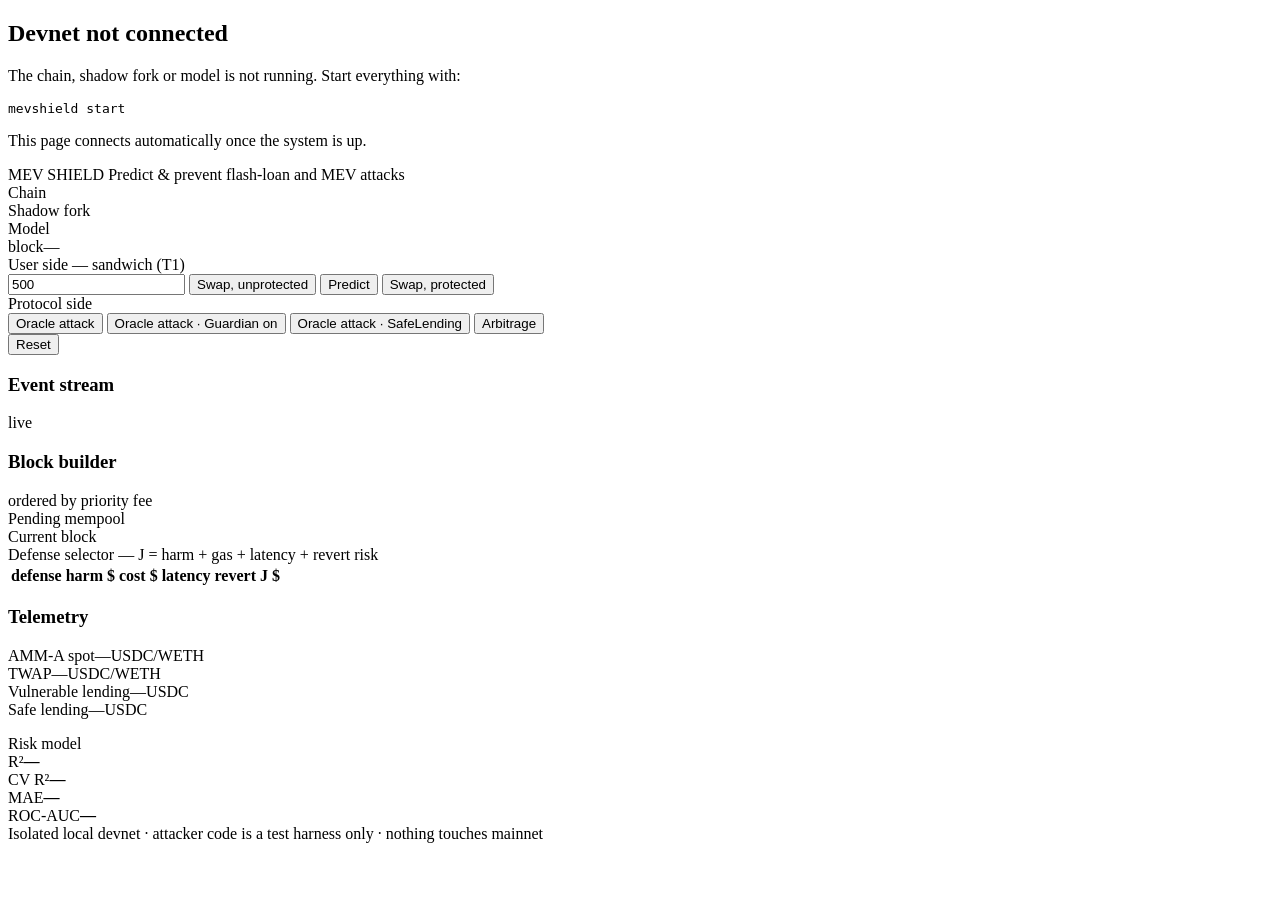
==== mevshield/web/static/index.html @ c0f27d3b "Restructure into subpackages; replace Streamlit with a realtime web UI; stronger ML model - Reorgani" ====
<!doctype html>
<html lang="en">
<head>
<meta charset="utf-8" />
<meta name="viewport" content="width=device-width, initial-scale=1" />
<title>MEV Shield</title>
<link rel="preconnect" href="https://fonts.googleapis.com" />
<link rel="preconnect" href="https://fonts.gstatic.com" crossorigin />
<link href="https://fonts.googleapis.com/css2?family=Inter:wght@400;500;600;700&family=JetBrains+Mono:wght@400;500;600&display=swap" rel="stylesheet" />
<link rel="stylesheet" href="/static/styles.css" />
</head>
<body>
<div id="offline" class="offline hidden">
  <div class="offline-card">
    <h2>Devnet not connected</h2>
    <p>The chain, shadow fork or model is not running. Start everything with:</p>
    <pre>mevshield start</pre>
    <p class="muted">This page connects automatically once the system is up.</p>
  </div>
</div>

<header class="topbar">
  <div class="brand">
    <span class="mark">MEV&nbsp;SHIELD</span>
    <span class="tagline">Predict &amp; prevent flash-loan and MEV attacks</span>
  </div>
  <div class="status-pills" id="status-pills">
    <div class="pill" data-k="main"><span class="dot"></span>Chain</div>
    <div class="pill" data-k="shadow"><span class="dot"></span>Shadow fork</div>
    <div class="pill" data-k="model"><span class="dot"></span>Model</div>
    <div class="pill pill-num" id="pill-block"><span class="k">block</span><span class="v" id="v-block">—</span></div>
  </div>
</header>

<section class="controls">
  <div class="control-group">
    <span class="group-label">User side — sandwich (T1)</span>
    <div class="btn-row">
      <input type="number" id="amount" value="500" min="1" step="50" class="amount" aria-label="Swap size (USDC)" />
      <button class="btn btn-danger" data-act="sandwich" data-protect="false">Swap, unprotected</button>
      <button class="btn btn-accent" data-act="predict">Predict</button>
      <button class="btn btn-success" data-act="sandwich" data-protect="true">Swap, protected</button>
    </div>
  </div>
  <div class="control-group">
    <span class="group-label">Protocol side</span>
    <div class="btn-row">
      <button class="btn btn-danger" data-act="oracle" data-target="vulnerable" data-guard="false">Oracle attack</button>
      <button class="btn btn-success" data-act="oracle" data-target="vulnerable" data-guard="true">Oracle attack · Guardian on</button>
      <button class="btn" data-act="oracle" data-target="safe" data-guard="false">Oracle attack · SafeLending</button>
      <button class="btn" data-act="arbitrage">Arbitrage</button>
    </div>
  </div>
  <div class="control-group control-reset">
    <button class="btn btn-ghost" data-act="reset">Reset</button>
  </div>
</section>

<section class="phases" id="phases" aria-label="Pipeline stage"></section>

<main class="grid">
  <!-- Event stream -->
  <section class="panel stream-panel">
    <div class="panel-head"><h3>Event stream</h3><span class="hint" id="stream-hint">live</span></div>
    <div class="stream" id="stream"></div>
  </section>

  <!-- Stage -->
  <section class="panel stage-panel">
    <div class="panel-head"><h3>Block builder</h3><span class="hint">ordered by priority fee</span></div>
    <div id="result-banner" class="result-banner hidden"></div>
    <div class="mempool" id="mempool-wrap">
      <div class="sub-label">Pending mempool</div>
      <div class="mempool-list" id="mempool"></div>
    </div>
    <div class="block" id="block-wrap">
      <div class="sub-label" id="block-label">Current block</div>
      <div class="block-list" id="block"></div>
    </div>
    <div class="prediction hidden" id="prediction">
      <div class="sub-label">Defense selector — J = harm + gas + latency + revert&nbsp;risk</div>
      <table class="deftable"><thead><tr>
        <th>defense</th><th>harm $</th><th>cost $</th><th>latency</th><th>revert</th><th>J $</th>
      </tr></thead><tbody id="deftable-body"></tbody></table>
      <div class="pred-meta" id="pred-meta"></div>
    </div>
  </section>

  <!-- Telemetry -->
  <section class="panel tele-panel">
    <div class="panel-head"><h3>Telemetry</h3></div>
    <div class="metrics">
      <div class="metric"><span class="m-label">AMM-A spot</span><span class="m-val" id="m-spot">—</span><span class="m-unit">USDC/WETH</span></div>
      <div class="metric"><span class="m-label">TWAP</span><span class="m-val" id="m-twap">—</span><span class="m-unit">USDC/WETH</span></div>
      <div class="metric"><span class="m-label">Vulnerable lending</span><span class="m-val" id="m-vuln">—</span><span class="m-unit">USDC</span></div>
      <div class="metric"><span class="m-label">Safe lending</span><span class="m-val" id="m-safe">—</span><span class="m-unit">USDC</span></div>
    </div>

    <div class="alert hidden" id="alert">
      <div class="alert-head"><span class="alert-label" id="alert-label"></span><span class="alert-by" id="alert-by"></span></div>
      <ul class="alert-reasons" id="alert-reasons"></ul>
    </div>

    <div class="model-card" id="model-card">
      <div class="sub-label">Risk model</div>
      <div class="model-grid" id="model-grid">
        <div class="mm"><span>R²</span><b id="mm-r2">—</b></div>
        <div class="mm"><span>CV R²</span><b id="mm-cv">—</b></div>
        <div class="mm"><span>MAE</span><b id="mm-mae">—</b></div>
        <div class="mm"><span>ROC-AUC</span><b id="mm-auc">—</b></div>
      </div>
      <div class="imp" id="model-imp"></div>
    </div>
  </section>
</main>

<footer class="foot">
  Isolated local devnet · attacker code is a test harness only · nothing touches mainnet
</footer>

<script src="/static/app.js"></script>
</body>
</html>
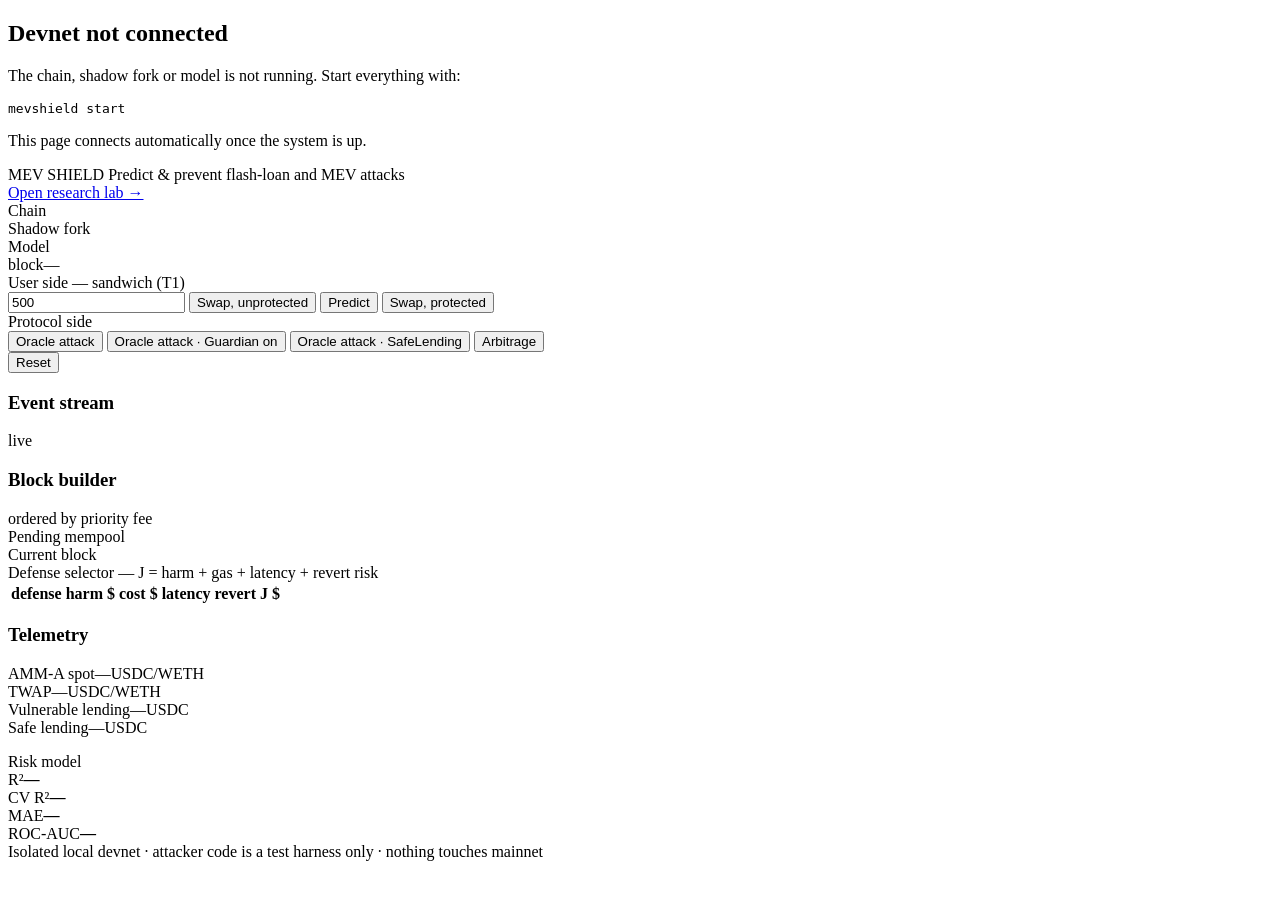
==== commit 157d1733: "Add MEV routing, cashback, batching, firewall, sequence detection and replay lab" ====
--- a/mevshield/web/static/index.html
+++ b/mevshield/web/static/index.html
@@ -25,6 +25,7 @@
     <span class="tagline">Predict &amp; prevent flash-loan and MEV attacks</span>
   </div>
   <div class="status-pills" id="status-pills">
+    <a class="btn btn-accent" href="/lab">Open research lab →</a>
     <div class="pill" data-k="main"><span class="dot"></span>Chain</div>
     <div class="pill" data-k="shadow"><span class="dot"></span>Shadow fork</div>
     <div class="pill" data-k="model"><span class="dot"></span>Model</div>
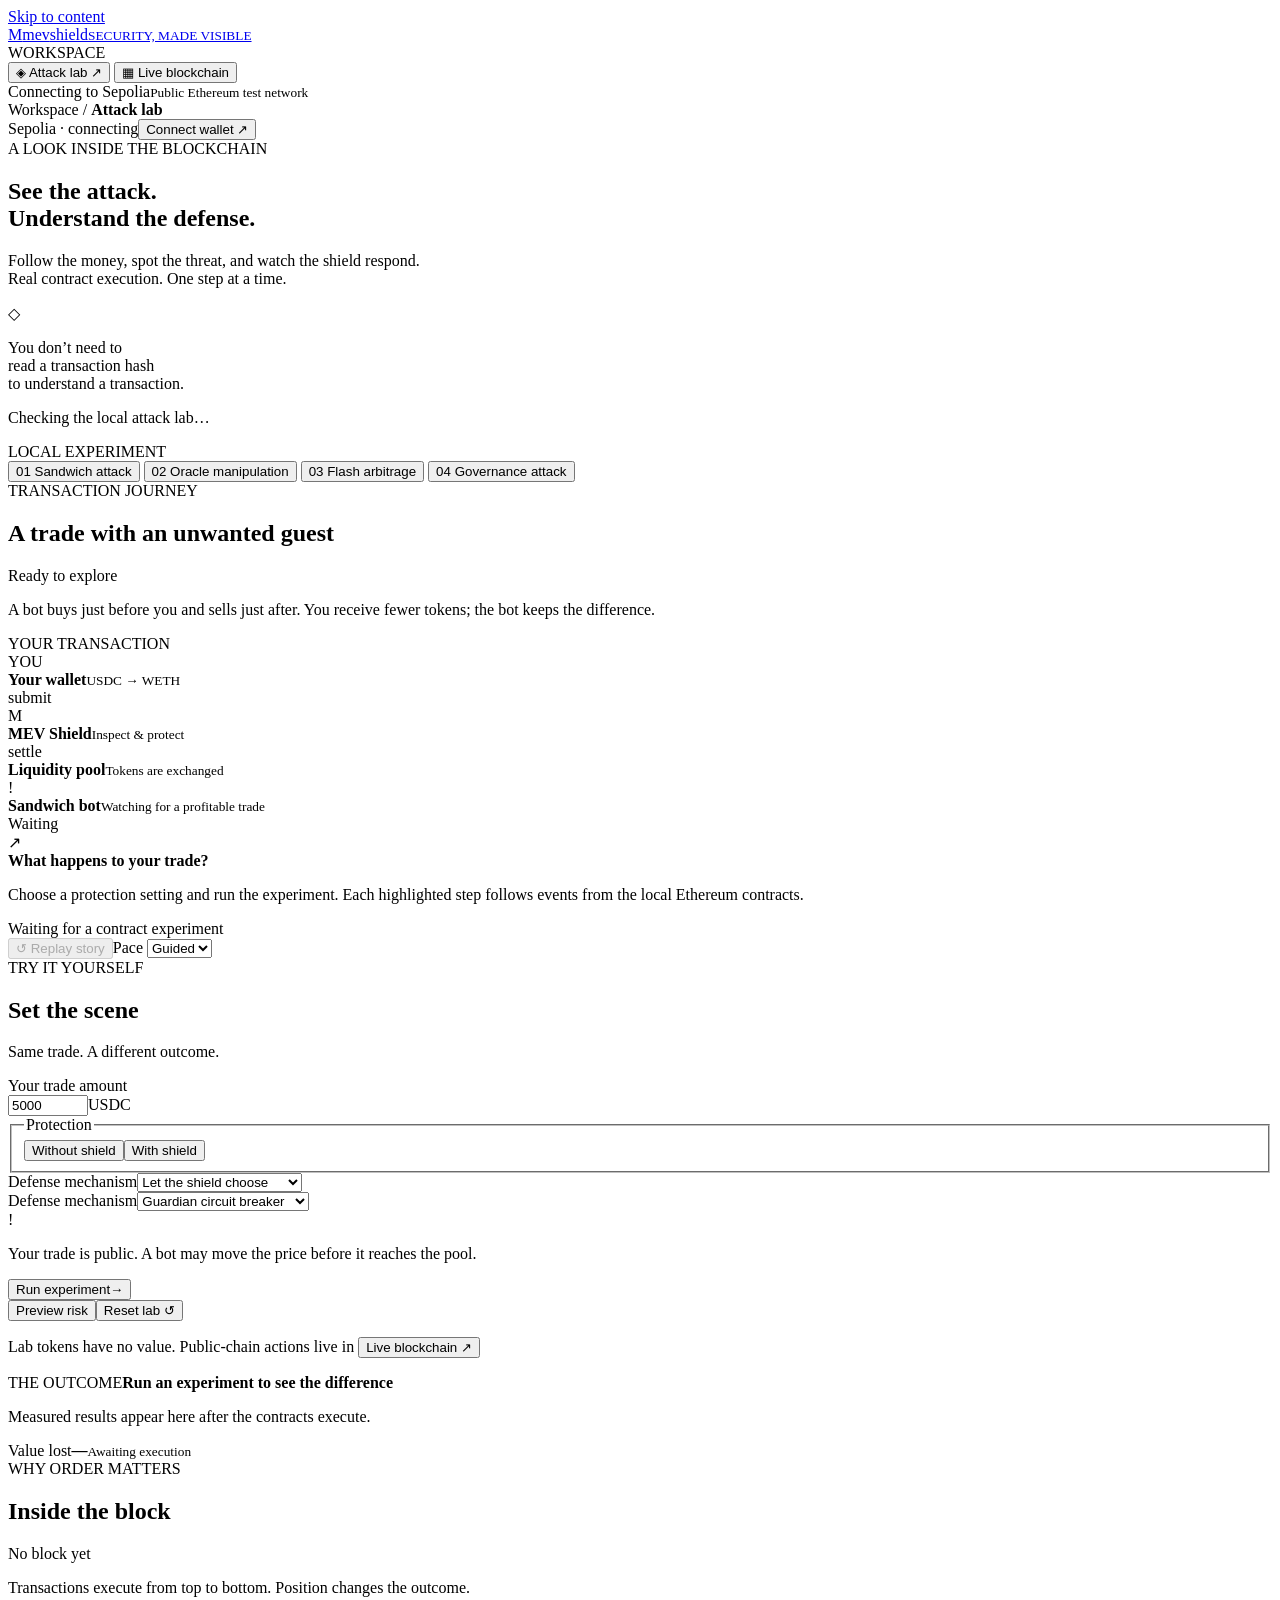
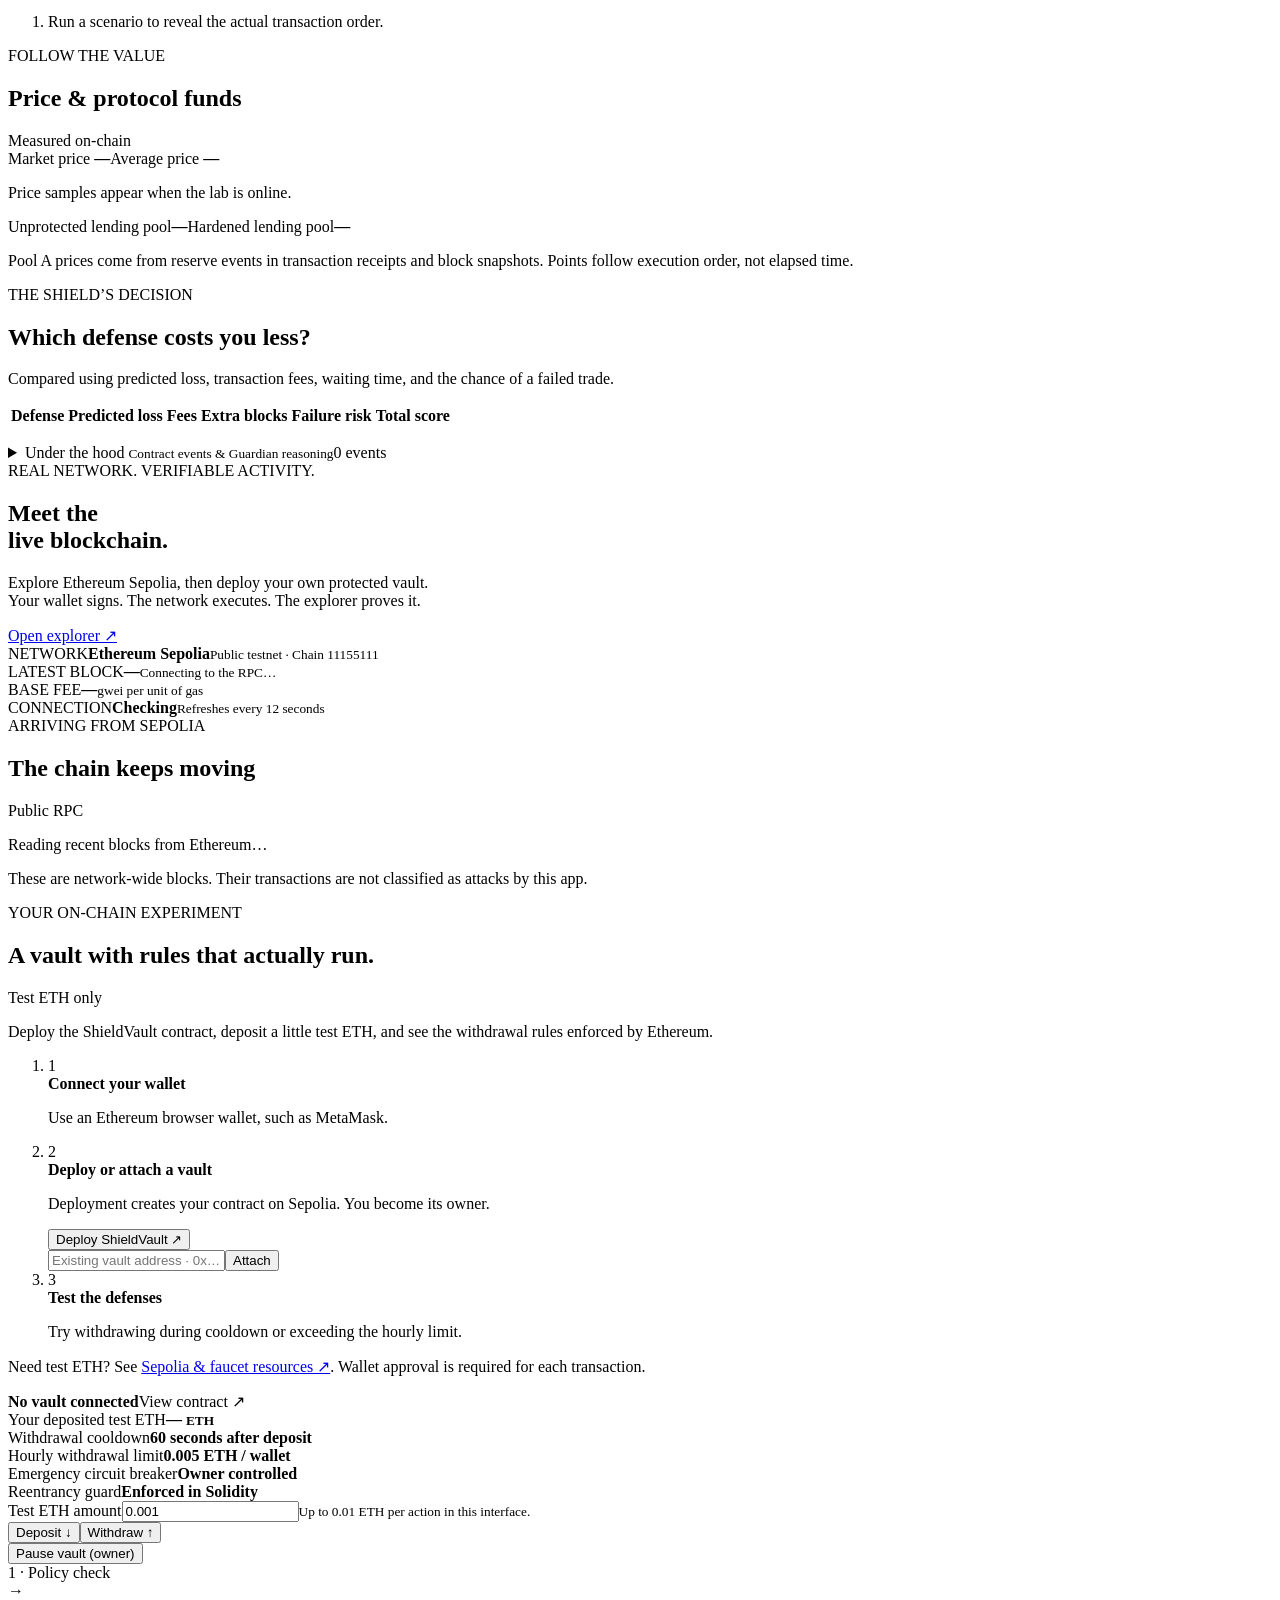
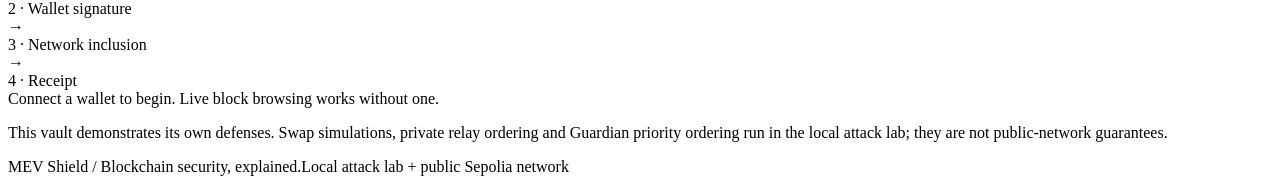
==== commit 2906d64c: "Preserve Sepolia vault and dashboard integration" ====
--- a/mevshield/web/static/index.html
+++ b/mevshield/web/static/index.html
@@ -1,124 +1,95 @@
 <!doctype html>
 <html lang="en">
 <head>
-<meta charset="utf-8" />
-<meta name="viewport" content="width=device-width, initial-scale=1" />
-<title>MEV Shield</title>
-<link rel="preconnect" href="https://fonts.googleapis.com" />
-<link rel="preconnect" href="https://fonts.gstatic.com" crossorigin />
-<link href="https://fonts.googleapis.com/css2?family=Inter:wght@400;500;600;700&family=JetBrains+Mono:wght@400;500;600&display=swap" rel="stylesheet" />
-<link rel="stylesheet" href="/static/styles.css" />
+<meta charset="utf-8"><meta name="viewport" content="width=device-width,initial-scale=1"><meta name="theme-color" content="#ffffff">
+<meta name="description" content="Watch blockchain attacks unfold, understand the defenses, and try a protected vault on Ethereum Sepolia.">
+<title>MEV Shield · See what happens on-chain</title><link rel="stylesheet" href="/static/styles.css"><script defer src="/static/wallet-connection.js"></script><script defer src="/static/app.js"></script>
 </head>
 <body>
-<div id="offline" class="offline hidden">
-  <div class="offline-card">
-    <h2>Devnet not connected</h2>
-    <p>The chain, shadow fork or model is not running. Start everything with:</p>
-    <pre>mevshield start</pre>
-    <p class="muted">This page connects automatically once the system is up.</p>
+<a class="skip-link" href="#main">Skip to content</a>
+<aside class="sidebar">
+  <a class="brand" href="/"><span class="brand-mark">M</span><span>mev<span class="brand-light">shield</span><small>SECURITY, MADE VISIBLE</small></span></a>
+  <div class="nav-label">WORKSPACE</div><nav aria-label="Main navigation">
+    <button class="nav-item active" data-view="lab" aria-current="page"><span class="nav-symbol">◈</span> Attack lab <span class="nav-arrow">↗</span></button>
+    <button class="nav-item" data-view="network"><span class="nav-symbol">▦</span> Live blockchain</button>
+  </nav>
+  <div class="sidebar-bottom"><span class="status-dot" id="side-network-dot"></span><span id="side-network">Connecting to Sepolia</span><small>Public Ethereum test network</small></div>
+</aside>
+<div class="workspace">
+<header class="topbar"><div class="breadcrumb">Workspace <span>/</span> <strong id="page-name">Attack lab</strong></div><div class="top-actions"><span class="network-badge" id="network-badge">Sepolia · connecting</span><button class="button small" id="connect-wallet">Connect wallet ↗</button></div></header>
+<main id="main" tabindex="-1">
+<section id="view-lab" class="view">
+  <div class="page-intro"><div><div class="eyebrow">A LOOK INSIDE THE BLOCKCHAIN</div><h1>See the attack.<br><span>Understand the defense.</span></h1><p>Follow the money, spot the threat, and watch the shield respond.<br>Real contract execution. One step at a time.</p></div><div class="intro-note"><span class="outline-symbol">◇</span><p>You don’t need to<br>read a transaction hash<br>to understand a transaction.</p></div></div>
+  <div class="lab-notice"><span class="status-dot" id="lab-dot"></span><p id="lab-status">Checking the local attack lab…</p><span class="lab-tag">LOCAL EXPERIMENT</span></div>
+  <div class="scenario-tabs" role="tablist" aria-label="Attack scenario">
+    <button role="tab" id="tab-sandwich" aria-selected="true" aria-controls="experiment" class="scenario-tab active" data-scenario="sandwich"><span>01</span> Sandwich attack</button>
+    <button role="tab" id="tab-oracle" aria-selected="false" aria-controls="experiment" class="scenario-tab" data-scenario="oracle"><span>02</span> Oracle manipulation</button>
+    <button role="tab" id="tab-arbitrage" aria-selected="false" aria-controls="experiment" class="scenario-tab" data-scenario="arbitrage"><span>03</span> Flash arbitrage</button>
+    <button role="tab" id="tab-governance" aria-selected="false" aria-controls="experiment" class="scenario-tab" data-scenario="governance"><span>04</span> Governance attack</button>
   </div>
-</div>
-
-<header class="topbar">
-  <div class="brand">
-    <span class="mark">MEV&nbsp;SHIELD</span>
-    <span class="tagline">Predict &amp; prevent flash-loan and MEV attacks</span>
+  <section class="experiment-grid" id="experiment" role="tabpanel" aria-labelledby="tab-sandwich">
+    <div class="visual-panel panel">
+      <div class="panel-heading"><div><span class="mini-label">TRANSACTION JOURNEY</span><h2 id="journey-title">A trade with an unwanted guest</h2></div><span class="badge" id="journey-state">Ready to explore</span></div>
+      <p class="panel-description" id="scenario-description">A bot buys just before you and sells just after. You receive fewer tokens; the bot keeps the difference.</p>
+      <div class="journey" id="journey" aria-label="Visual transaction flow">
+        <span class="lane-label">YOUR TRANSACTION</span><div class="flow-track">
+          <div class="flow-node" id="node-user"><div class="node-glyph">YOU</div><strong id="user-node-title">Your wallet</strong><small id="user-node-detail">USDC → WETH</small></div>
+          <div class="connector"><span class="traveler"></span><span class="connector-caption">submit</span></div>
+          <div class="flow-node" id="node-shield"><div class="node-glyph shield-glyph">M</div><strong>MEV Shield</strong><small id="shield-node-detail">Inspect &amp; protect</small></div>
+          <div class="connector"><span class="traveler"></span><span class="connector-caption">settle</span></div>
+          <div class="flow-node" id="node-pool"><div class="node-glyph pool-glyph"><i></i><i></i><i></i></div><strong id="pool-node-title">Liquidity pool</strong><small id="pool-node-detail">Tokens are exchanged</small></div>
+        </div>
+        <div class="threat-track"><div class="attacker-node" id="node-attacker"><span class="attacker-mark">!</span><div><strong id="attacker-title">Sandwich bot</strong><small id="attacker-detail">Watching for a profitable trade</small></div><span class="threat-badge" id="threat-badge">Waiting</span></div><div class="threat-connector"></div></div>
+      </div>
+      <div class="story-caption" aria-live="polite"><span class="caption-index" id="caption-index">↗</span><div><strong id="story-title">What happens to your trade?</strong><p id="story-text">Choose a protection setting and run the experiment. Each highlighted step follows events from the local Ethereum contracts.</p></div></div>
+      <div class="playback"><span id="playback-source">Waiting for a contract experiment</span><div><button class="text-button" id="replay" disabled>↺ Replay story</button><label>Pace <select id="playback-speed" aria-label="Story playback speed"><option value="1">Guided</option><option value="0.25">Fast</option><option value="0">Instant</option></select></label></div></div>
+    </div>
+    <form class="control-panel panel" id="experiment-form">
+      <span class="mini-label">TRY IT YOURSELF</span><h2>Set the scene</h2><p class="muted" id="control-description">Same trade. A different outcome.</p>
+      <div id="swap-controls"><label class="field-label" for="amount">Your trade amount</label><div class="amount-input"><input id="amount" type="number" min="1" max="100000" step="1" value="5000" required><span>USDC</span></div></div>
+      <fieldset id="protection-controls"><legend class="field-label">Protection</legend><div class="segmented"><button class="selected danger-choice" type="button" data-protection="false" aria-pressed="true">Without shield</button><button type="button" data-protection="true" aria-pressed="false">With shield</button></div></fieldset>
+      <div id="defense-field" class="hidden"><label class="field-label" for="defense-choice">Defense mechanism</label><select id="defense-choice" class="field-select"><option value="auto">Let the shield choose</option><option value="adaptive-slippage">Tighten the price limit</option><option value="private-relay">Private transaction relay</option><option value="commit-reveal">Commit, then reveal</option><option value="split">Split into smaller trades</option></select></div>
+      <div id="oracle-field" class="hidden"><label class="field-label" for="oracle-choice">Defense mechanism</label><select id="oracle-choice" class="field-select"><option value="guardian">Guardian circuit breaker</option><option value="safe">Hardened lending market</option></select></div>
+      <div class="setting-note" id="setting-note"><span class="note-icon">!</span><p>Your trade is public. A bot may move the price before it reaches the pool.</p></div>
+      <button type="submit" class="button primary run-button" id="run-experiment"><span id="run-label">Run experiment</span><span>→</span></button>
+      <div class="control-secondary"><button type="button" class="text-button" id="predict">Preview risk</button><button type="button" class="text-button" id="reset-lab">Reset lab ↺</button></div>
+      <p class="fine-print">Lab tokens have no value. Public-chain actions live in <button type="button" class="inline-button" data-view="network">Live blockchain ↗</button></p>
+    </form>
+  </section>
+  <div class="result-strip" id="result-strip" aria-live="polite"><div><span class="mini-label">THE OUTCOME</span><strong id="outcome-title">Run an experiment to see the difference</strong><p id="outcome-detail">Measured results appear here after the contracts execute.</p></div><div class="result-number"><span id="harm-label">Value lost</span><strong id="harm-value">—</strong><small id="output-comparison">Awaiting execution</small></div></div>
+  <div class="insight-grid">
+    <section class="panel block-panel"><div class="panel-heading"><div><span class="mini-label">WHY ORDER MATTERS</span><h2>Inside the block</h2></div><span class="badge" id="block-number">No block yet</span></div><p class="muted">Transactions execute from top to bottom. Position changes the outcome.</p><ol id="block-transactions" class="block-transactions"><li class="empty-state">Run a scenario to reveal the actual transaction order.</li></ol></section>
+    <section class="panel funds-panel"><div class="panel-heading"><div><span class="mini-label">FOLLOW THE VALUE</span><h2>Price &amp; protocol funds</h2></div><span class="badge">Measured on-chain</span></div><div class="price-legend"><span><i class="legend-dot"></i>Market price <b id="spot-value">—</b></span><span><i class="legend-dot twap"></i>Average price <b id="twap-value">—</b></span></div><div id="price-chart" class="price-chart"><p class="empty-state">Price samples appear when the lab is online.</p></div><div class="funds-row"><span>Unprotected lending pool<strong id="funds-vulnerable">—</strong></span><span>Hardened lending pool<strong id="funds-safe">—</strong></span></div><p class="chart-footnote">Pool A prices come from reserve events in transaction receipts and block snapshots. Points follow execution order, not elapsed time.</p></section>
   </div>
-  <div class="status-pills" id="status-pills">
-    <a class="btn btn-accent" href="/lab">Open research lab →</a>
-    <div class="pill" data-k="main"><span class="dot"></span>Chain</div>
-    <div class="pill" data-k="shadow"><span class="dot"></span>Shadow fork</div>
-    <div class="pill" data-k="model"><span class="dot"></span>Model</div>
-    <div class="pill pill-num" id="pill-block"><span class="k">block</span><span class="v" id="v-block">—</span></div>
-  </div>
-</header>
-
-<section class="controls">
-  <div class="control-group">
-    <span class="group-label">User side — sandwich (T1)</span>
-    <div class="btn-row">
-      <input type="number" id="amount" value="500" min="1" step="50" class="amount" aria-label="Swap size (USDC)" />
-      <button class="btn btn-danger" data-act="sandwich" data-protect="false">Swap, unprotected</button>
-      <button class="btn btn-accent" data-act="predict">Predict</button>
-      <button class="btn btn-success" data-act="sandwich" data-protect="true">Swap, protected</button>
-    </div>
-  </div>
-  <div class="control-group">
-    <span class="group-label">Protocol side</span>
-    <div class="btn-row">
-      <button class="btn btn-danger" data-act="oracle" data-target="vulnerable" data-guard="false">Oracle attack</button>
-      <button class="btn btn-success" data-act="oracle" data-target="vulnerable" data-guard="true">Oracle attack · Guardian on</button>
-      <button class="btn" data-act="oracle" data-target="safe" data-guard="false">Oracle attack · SafeLending</button>
-      <button class="btn" data-act="arbitrage">Arbitrage</button>
-    </div>
-  </div>
-  <div class="control-group control-reset">
-    <button class="btn btn-ghost" data-act="reset">Reset</button>
-  </div>
+  <section class="panel prediction-panel hidden" id="prediction-panel"><div class="panel-heading"><div><span class="mini-label">THE SHIELD’S DECISION</span><h2>Which defense costs you less?</h2></div><span class="badge" id="prediction-meta"></span></div><p class="muted">Compared using predicted loss, transaction fees, waiting time, and the chance of a failed trade.</p><div class="table-scroll"><table><thead><tr><th>Defense</th><th>Predicted loss</th><th>Fees</th><th>Extra blocks</th><th>Failure risk</th><th>Total score</th></tr></thead><tbody id="defense-rows"></tbody></table></div><p id="prediction-summary"></p></section>
+  <details class="panel event-panel"><summary><span>Under the hood <small>Contract events &amp; Guardian reasoning</small></span><span id="event-count">0 events</span></summary><div id="guardian-verdict" class="hidden"></div><div id="event-stream" class="event-stream"><p class="empty-state">The technical evidence will appear here.</p></div></details>
 </section>
-
-<section class="phases" id="phases" aria-label="Pipeline stage"></section>
-
-<main class="grid">
-  <!-- Event stream -->
-  <section class="panel stream-panel">
-    <div class="panel-head"><h3>Event stream</h3><span class="hint" id="stream-hint">live</span></div>
-    <div class="stream" id="stream"></div>
+<section id="view-network" class="view hidden">
+  <div class="page-intro"><div><div class="eyebrow">REAL NETWORK. VERIFIABLE ACTIVITY.</div><h1>Meet the<br><span>live blockchain.</span></h1><p>Explore Ethereum Sepolia, then deploy your own protected vault.<br>Your wallet signs. The network executes. The explorer proves it.</p></div><a class="button" href="https://sepolia.etherscan.io" target="_blank" rel="noopener noreferrer">Open explorer ↗</a></div>
+  <div class="network-summary"><div><span class="mini-label">NETWORK</span><strong>Ethereum Sepolia</strong><small>Public testnet · Chain 11155111</small></div><div><span class="mini-label">LATEST BLOCK</span><strong id="live-height">—</strong><small id="live-updated">Connecting to the RPC…</small></div><div><span class="mini-label">BASE FEE</span><strong id="live-fee">—</strong><small>gwei per unit of gas</small></div><div><span class="mini-label">CONNECTION</span><strong id="live-connection">Checking</strong><small>Refreshes every 12 seconds</small></div></div>
+  <section class="panel live-block-panel"><div class="panel-heading"><div><span class="mini-label">ARRIVING FROM SEPOLIA</span><h2>The chain keeps moving</h2></div><span class="badge" id="live-source">Public RPC</span></div><div id="live-blocks" class="live-blocks"><p class="empty-state">Reading recent blocks from Ethereum…</p></div><p class="chart-footnote">These are network-wide blocks. Their transactions are not classified as attacks by this app.</p></section>
+  <section class="panel vault-panel"><div class="panel-heading"><div><span class="mini-label">YOUR ON-CHAIN EXPERIMENT</span><h2>A vault with rules that actually run.</h2></div><span class="badge">Test ETH only</span></div><p class="muted">Deploy the ShieldVault contract, deposit a little test ETH, and see the withdrawal rules enforced by Ethereum.</p>
+    <div class="vault-layout"><div><ol class="setup-steps"><li><span>1</span><div><strong>Connect your wallet</strong><p id="wallet-description">Use an Ethereum browser wallet, such as MetaMask.</p></div></li><li><span>2</span><div><strong>Deploy or attach a vault</strong><p>Deployment creates your contract on Sepolia. You become its owner.</p><button class="button" id="deploy-vault">Deploy ShieldVault ↗</button><div class="attach-row"><input id="vault-address" placeholder="Existing vault address · 0x…" aria-label="Existing ShieldVault contract address" maxlength="42"><button class="button small" id="attach-vault">Attach</button></div></div></li><li><span>3</span><div><strong>Test the defenses</strong><p>Try withdrawing during cooldown or exceeding the hourly limit.</p></div></li></ol><p class="fine-print">Need test ETH? See <a href="https://ethereum.org/developers/docs/networks/#sepolia" target="_blank" rel="noopener noreferrer">Sepolia &amp; faucet resources ↗</a>. Wallet approval is required for each transaction.</p></div>
+    <div class="vault-console"><div class="vault-status"><span class="status-dot" id="vault-dot"></span><strong id="vault-title">No vault connected</strong><a id="vault-explorer" class="hidden" target="_blank" rel="noopener noreferrer">View contract ↗</a></div><div class="vault-balance"><span>Your deposited test ETH</span><strong id="vault-balance">— <small>ETH</small></strong></div><div class="vault-policies"><div><span>Withdrawal cooldown</span><b id="cooldown-state">60 seconds after deposit</b></div><div><span>Hourly withdrawal limit</span><b id="limit-state">0.005 ETH / wallet</b></div><div><span>Emergency circuit breaker</span><b id="pause-state">Owner controlled</b></div><div><span>Reentrancy guard</span><b>Enforced in Solidity</b></div></div><label class="field-label" for="vault-amount">Test ETH amount</label><input class="field-select" id="vault-amount" type="text" inputmode="decimal" value="0.001" aria-describedby="vault-amount-note"><small id="vault-amount-note" class="fine-print">Up to 0.01 ETH per action in this interface.</small><div class="vault-actions"><button class="button primary" id="deposit-vault">Deposit ↓</button><button class="button" id="withdraw-vault">Withdraw ↑</button></div><button class="text-button pause-button" id="pause-vault">Pause vault (owner)</button></div></div>
+    <div class="transaction-progress hidden" id="transaction-progress" aria-live="polite"><div class="tx-step" data-step="check">1 · Policy check</div><span>→</span><div class="tx-step" data-step="sign">2 · Wallet signature</div><span>→</span><div class="tx-step" data-step="mine">3 · Network inclusion</div><span>→</span><div class="tx-step" data-step="done">4 · Receipt</div></div>
+    <div id="wallet-message" class="wallet-message" role="status">Connect a wallet to begin. Live block browsing works without one.</div><div id="chain-receipts" class="chain-receipts"></div>
+    <p class="chart-footnote">This vault demonstrates its own defenses. Swap simulations, private relay ordering and Guardian priority ordering run in the local attack lab; they are not public-network guarantees.</p>
   </section>
-
-  <!-- Stage -->
-  <section class="panel stage-panel">
-    <div class="panel-head"><h3>Block builder</h3><span class="hint">ordered by priority fee</span></div>
-    <div id="result-banner" class="result-banner hidden"></div>
-    <div class="mempool" id="mempool-wrap">
-      <div class="sub-label">Pending mempool</div>
-      <div class="mempool-list" id="mempool"></div>
-    </div>
-    <div class="block" id="block-wrap">
-      <div class="sub-label" id="block-label">Current block</div>
-      <div class="block-list" id="block"></div>
-    </div>
-    <div class="prediction hidden" id="prediction">
-      <div class="sub-label">Defense selector — J = harm + gas + latency + revert&nbsp;risk</div>
-      <table class="deftable"><thead><tr>
-        <th>defense</th><th>harm $</th><th>cost $</th><th>latency</th><th>revert</th><th>J $</th>
-      </tr></thead><tbody id="deftable-body"></tbody></table>
-      <div class="pred-meta" id="pred-meta"></div>
-    </div>
-  </section>
-
-  <!-- Telemetry -->
-  <section class="panel tele-panel">
-    <div class="panel-head"><h3>Telemetry</h3></div>
-    <div class="metrics">
-      <div class="metric"><span class="m-label">AMM-A spot</span><span class="m-val" id="m-spot">—</span><span class="m-unit">USDC/WETH</span></div>
-      <div class="metric"><span class="m-label">TWAP</span><span class="m-val" id="m-twap">—</span><span class="m-unit">USDC/WETH</span></div>
-      <div class="metric"><span class="m-label">Vulnerable lending</span><span class="m-val" id="m-vuln">—</span><span class="m-unit">USDC</span></div>
-      <div class="metric"><span class="m-label">Safe lending</span><span class="m-val" id="m-safe">—</span><span class="m-unit">USDC</span></div>
-    </div>
-
-    <div class="alert hidden" id="alert">
-      <div class="alert-head"><span class="alert-label" id="alert-label"></span><span class="alert-by" id="alert-by"></span></div>
-      <ul class="alert-reasons" id="alert-reasons"></ul>
-    </div>
-
-    <div class="model-card" id="model-card">
-      <div class="sub-label">Risk model</div>
-      <div class="model-grid" id="model-grid">
-        <div class="mm"><span>R²</span><b id="mm-r2">—</b></div>
-        <div class="mm"><span>CV R²</span><b id="mm-cv">—</b></div>
-        <div class="mm"><span>MAE</span><b id="mm-mae">—</b></div>
-        <div class="mm"><span>ROC-AUC</span><b id="mm-auc">—</b></div>
-      </div>
-      <div class="imp" id="model-imp"></div>
-    </div>
-  </section>
-</main>
-
-<footer class="foot">
-  Isolated local devnet · attacker code is a test harness only · nothing touches mainnet
-</footer>
-
-<script src="/static/app.js"></script>
-</body>
-</html>
+</section>
+<footer><span>MEV Shield <span class="footer-separator">/</span> Blockchain security, explained.</span><span>Local attack lab + public Sepolia network</span></footer>
+</main></div><div id="toast" class="toast hidden" role="alert"></div>
+<dialog id="wallet-setup" class="wallet-setup" aria-labelledby="wallet-setup-title" aria-describedby="wallet-setup-description">
+  <div class="wallet-setup-heading"><span class="mini-label">FIRST TIME USING A WALLET?</span><button class="text-button" id="close-wallet-setup" aria-label="Close wallet setup">Close ×</button></div>
+  <h2 id="wallet-setup-title">Set up a wallet for this demo</h2>
+  <p id="wallet-setup-description">No Ethereum wallet was detected in this browser. Connecting opens a request in your wallet extension; it doesn’t create a wallet for you.</p>
+  <ol class="wallet-setup-steps">
+    <li><strong>Install MetaMask in your browser</strong><p>Use Chrome, Edge, Firefox, or another supported browser. An embedded app browser may not have access to your extensions.</p><a href="https://metamask.io/download/" target="_blank" rel="noopener noreferrer">Get MetaMask from the official website ↗</a></li>
+    <li><strong>Create a separate demo wallet</strong><p>Choose “Create a new wallet” and complete MetaMask’s setup. Keep your password and recovery phrase private; this website never needs them.</p><a href="https://support.metamask.io/start/creating-a-new-wallet" target="_blank" rel="noopener noreferrer">Official wallet creation instructions ↗</a></li>
+    <li><strong>Open this website in that same browser</strong><p>Reload the page, unlock MetaMask, click Connect wallet, and approve the account and Sepolia network requests. Connecting itself needs no ETH.</p></li>
+    <li><strong>Get free test ETH when you’re ready to deploy</strong><p>Use a Sepolia faucet, then return to Live blockchain → Deploy ShieldVault. Use test ETH for this demo.</p><a href="https://ethereum.org/developers/docs/networks/#sepolia" target="_blank" rel="noopener noreferrer">Sepolia testnet and faucet resources ↗</a></li>
+  </ol>
+  <label class="field-label" for="wallet-demo-url">Open this address in your wallet-enabled browser</label>
+  <div class="wallet-url-row"><input id="wallet-demo-url" readonly><button class="button small" id="copy-demo-url">Copy link</button></div>
+  <div class="wallet-setup-footer"><span id="wallet-setup-status" role="status">The attack lab and live block feed also work without a wallet.</span><button class="button primary" id="retry-wallet">Try connecting again ↗</button></div>
+</dialog>
+</body></html>
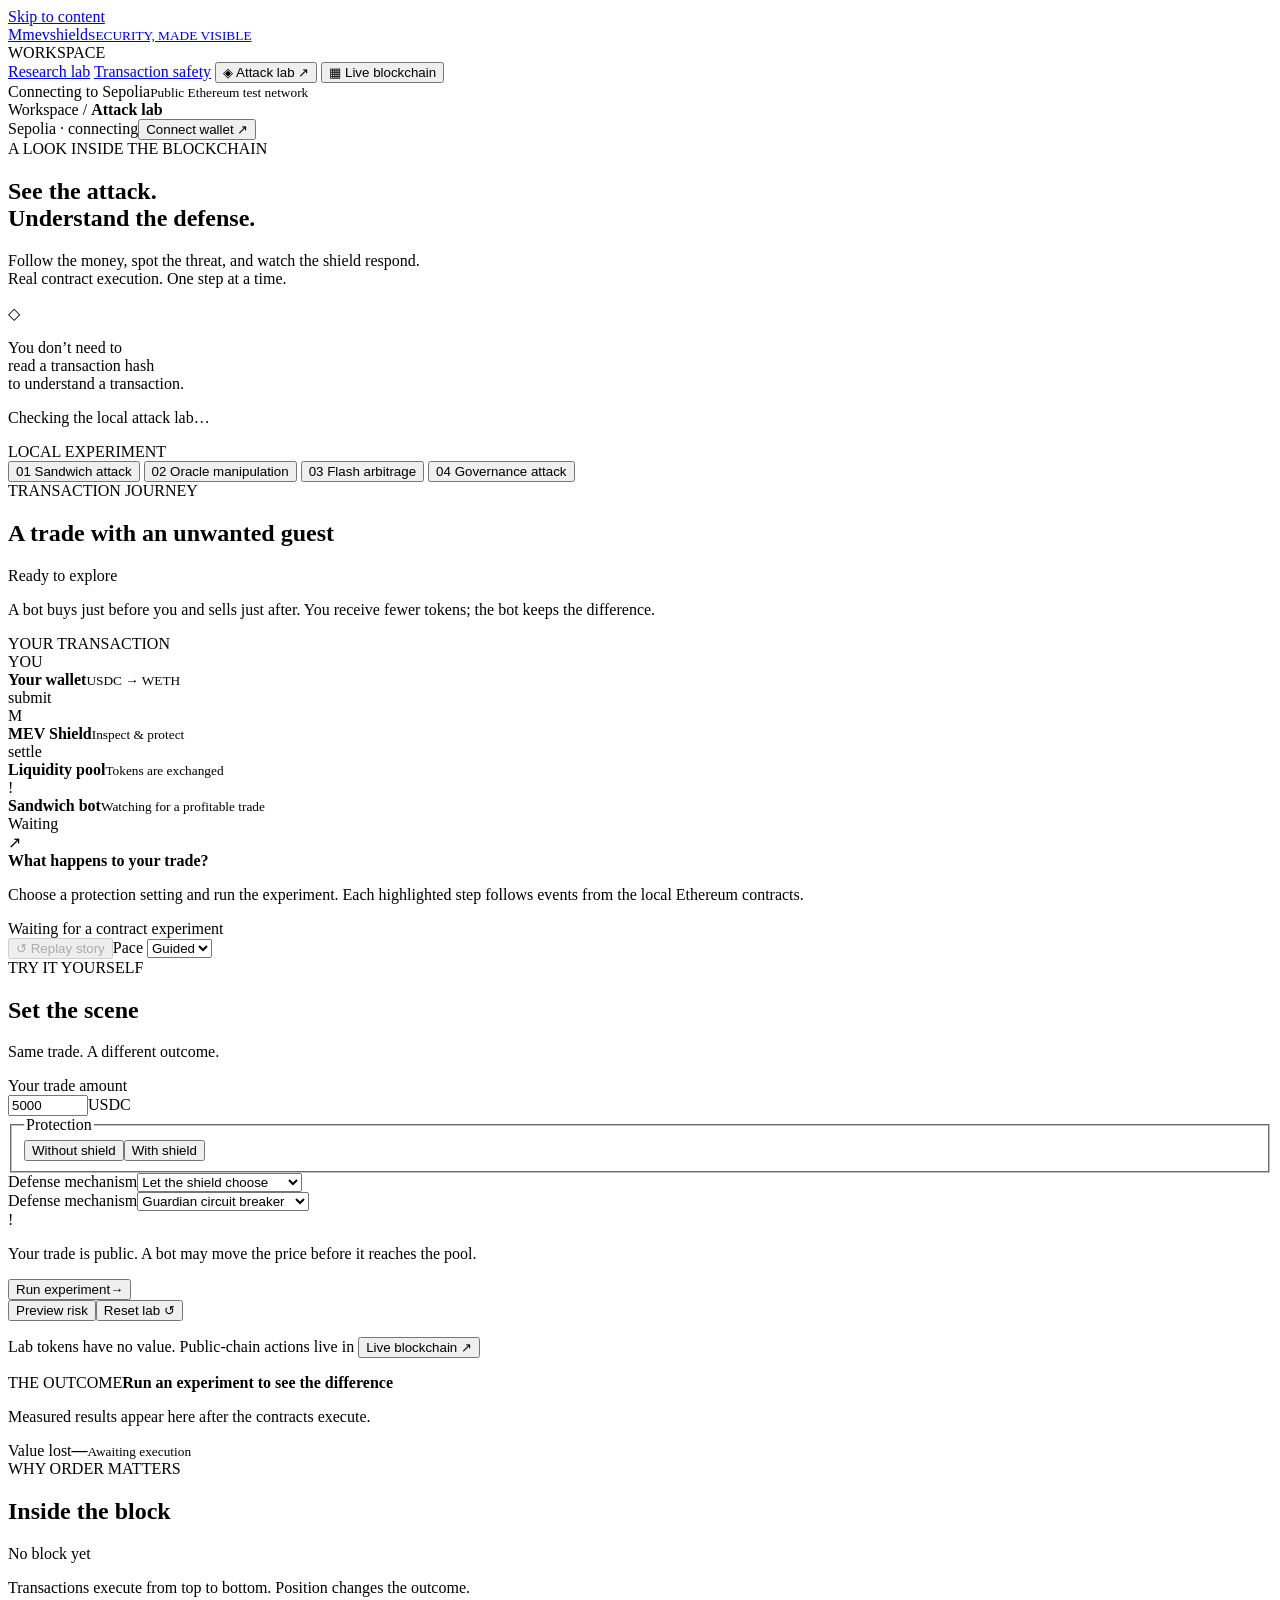
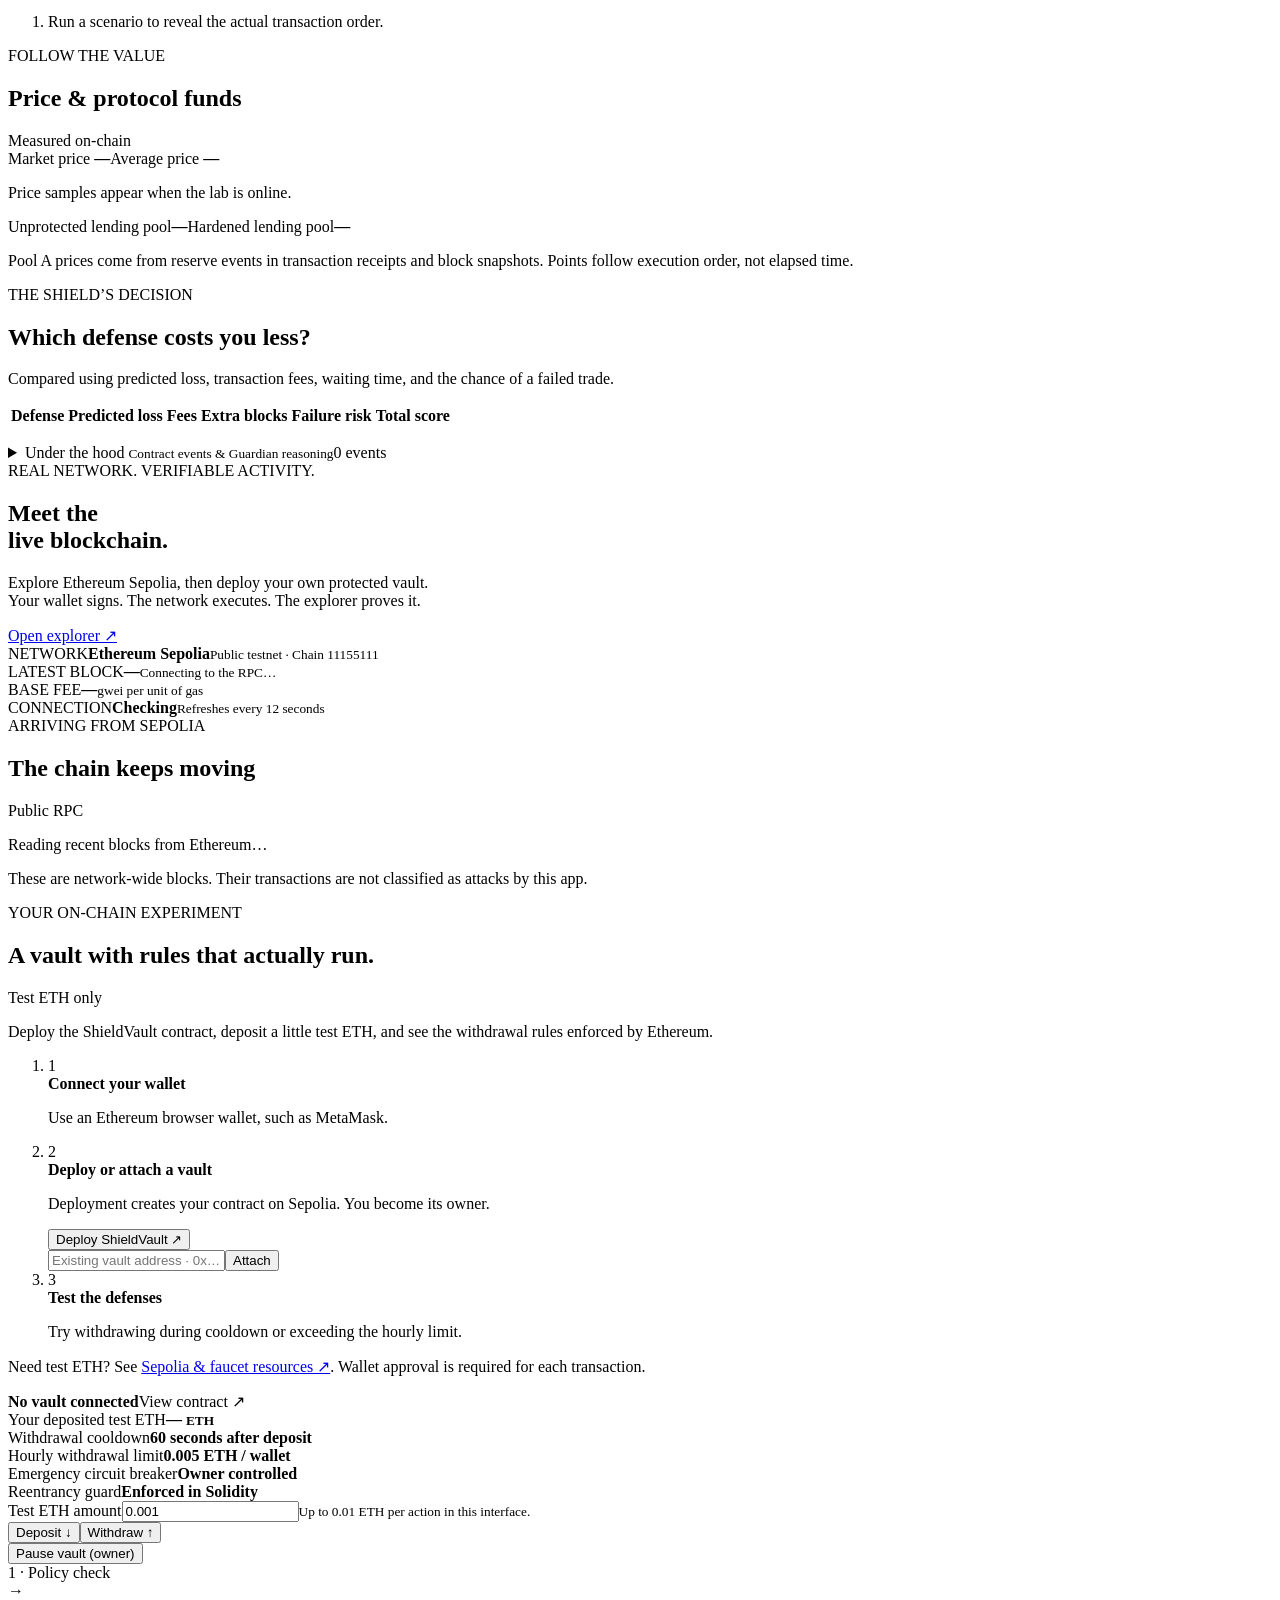
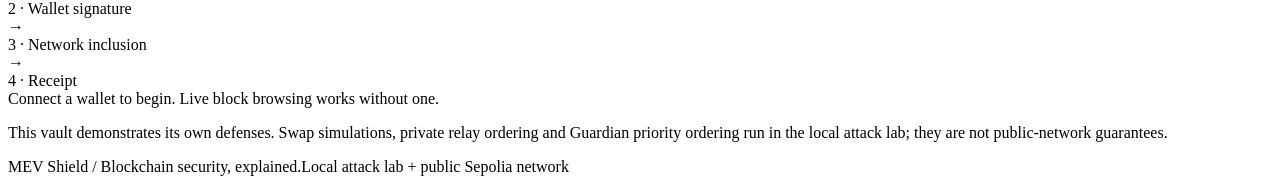
==== commit c8530cf4: "Add stateful verification, transaction reports and calibrated risk fallback" ====
--- a/mevshield/web/static/index.html
+++ b/mevshield/web/static/index.html
@@ -10,6 +10,8 @@
 <aside class="sidebar">
   <a class="brand" href="/"><span class="brand-mark">M</span><span>mev<span class="brand-light">shield</span><small>SECURITY, MADE VISIBLE</small></span></a>
   <div class="nav-label">WORKSPACE</div><nav aria-label="Main navigation">
+    <a class="nav-item" href="/lab">Research lab</a>
+    <a class="nav-item" href="/safety">Transaction safety</a>
     <button class="nav-item active" data-view="lab" aria-current="page"><span class="nav-symbol">◈</span> Attack lab <span class="nav-arrow">↗</span></button>
     <button class="nav-item" data-view="network"><span class="nav-symbol">▦</span> Live blockchain</button>
   </nav>
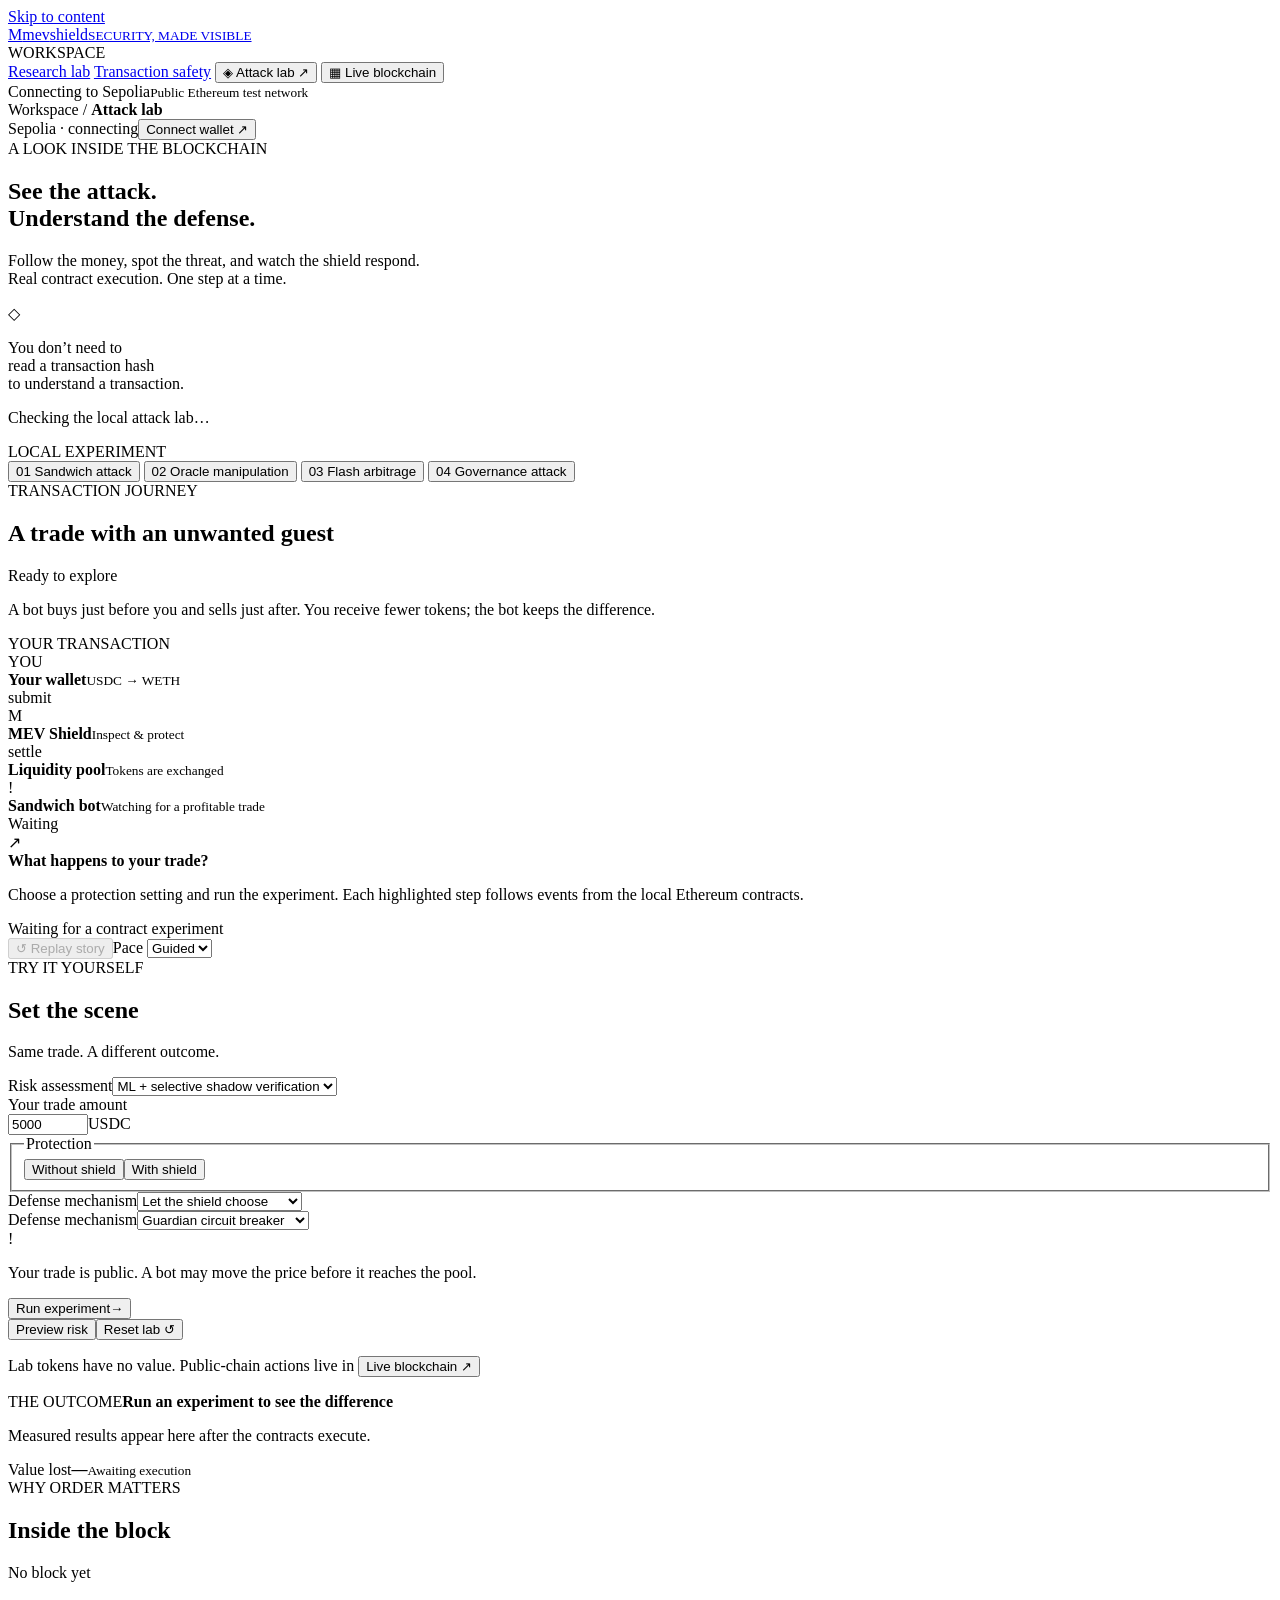
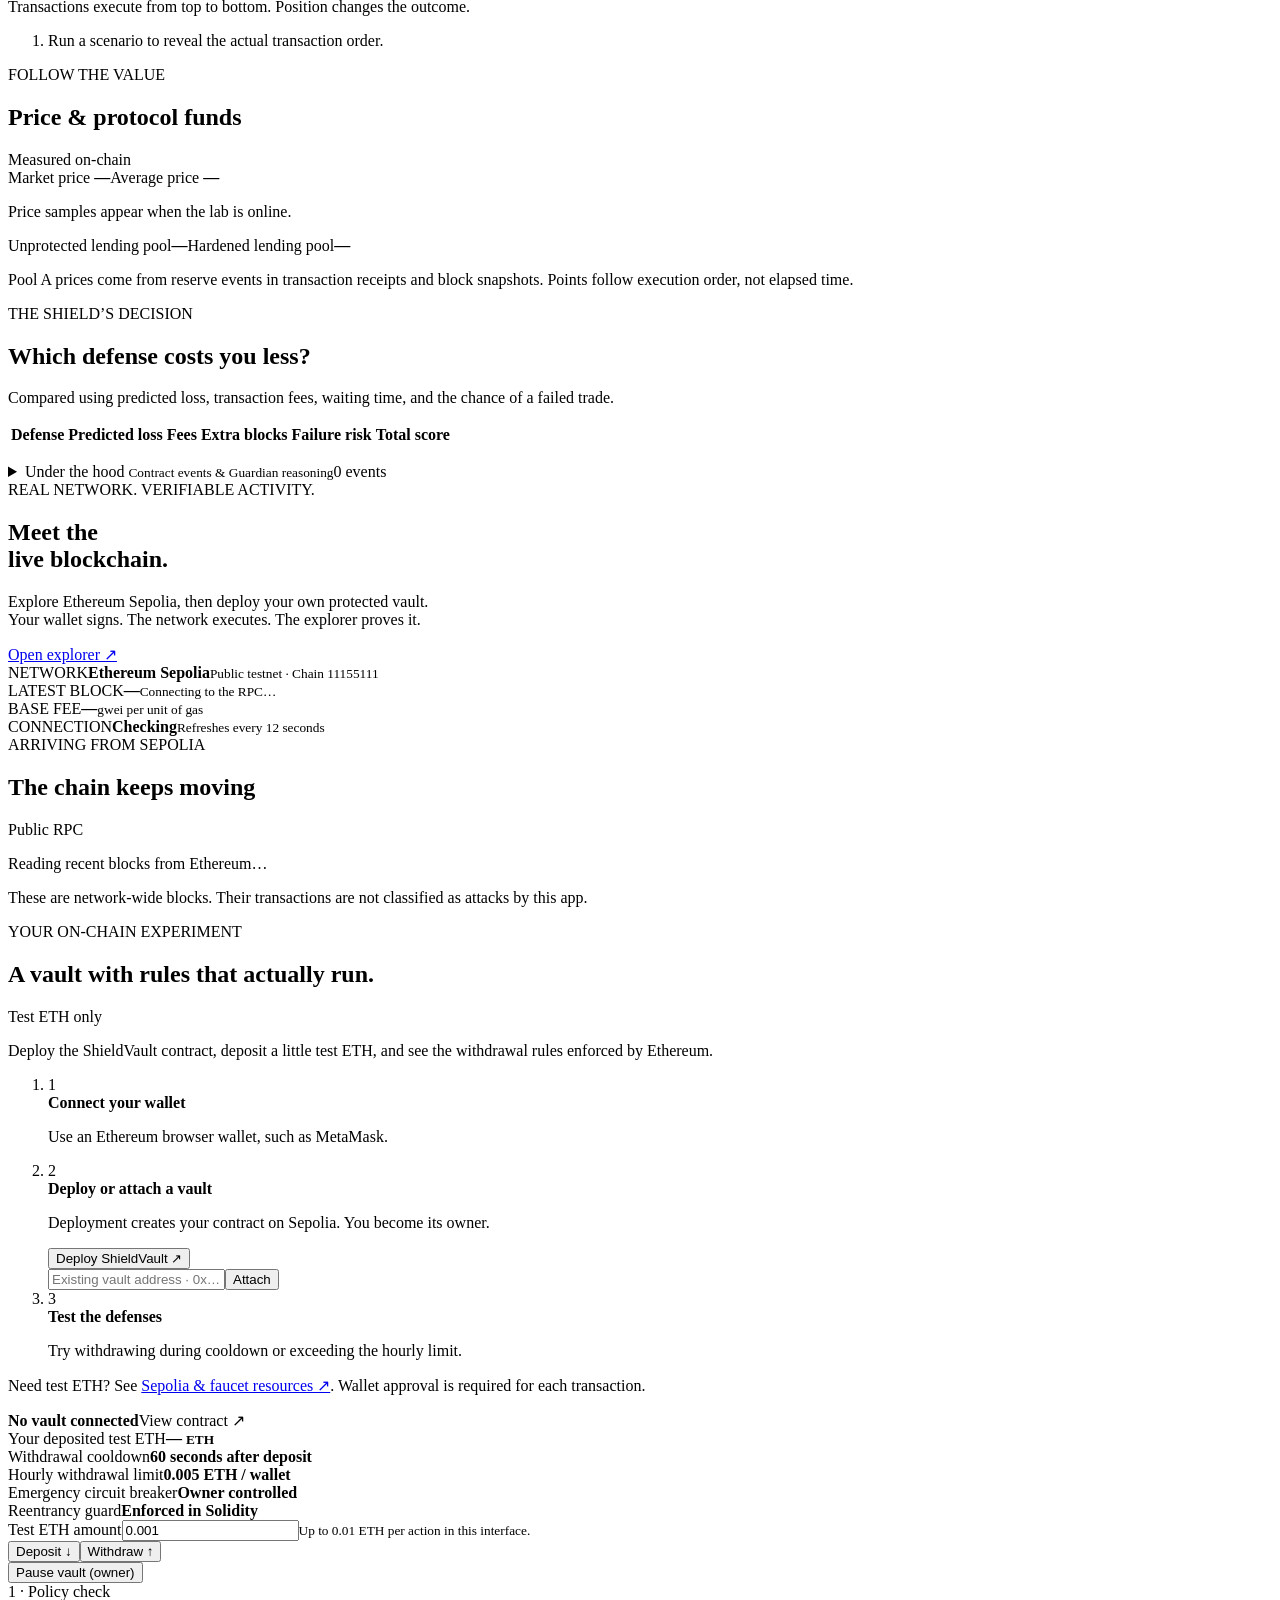
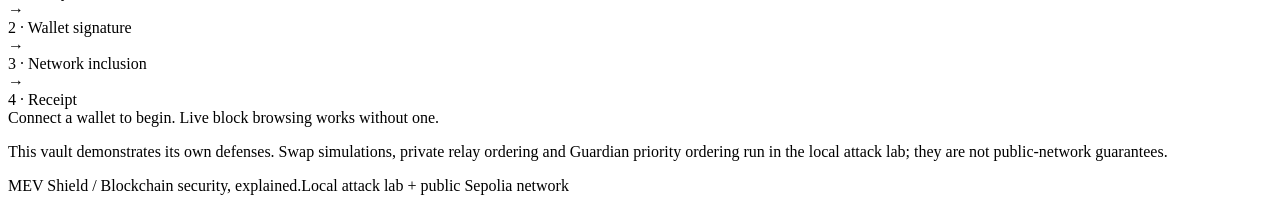
==== commit fa1a5014: "Add hybrid risk selection, paired EVM evaluation and updated feature list" ====
--- a/mevshield/web/static/index.html
+++ b/mevshield/web/static/index.html
@@ -48,6 +48,7 @@
     </div>
     <form class="control-panel panel" id="experiment-form">
       <span class="mini-label">TRY IT YOURSELF</span><h2>Set the scene</h2><p class="muted" id="control-description">Same trade. A different outcome.</p>
+      <div id="risk-mode-field"><label class="field-label" for="risk-mode">Risk assessment</label><select id="risk-mode" class="field-select"><option value="hybrid">ML + selective shadow verification</option><option value="sim">Simulation only</option></select></div>
       <div id="swap-controls"><label class="field-label" for="amount">Your trade amount</label><div class="amount-input"><input id="amount" type="number" min="1" max="100000" step="1" value="5000" required><span>USDC</span></div></div>
       <fieldset id="protection-controls"><legend class="field-label">Protection</legend><div class="segmented"><button class="selected danger-choice" type="button" data-protection="false" aria-pressed="true">Without shield</button><button type="button" data-protection="true" aria-pressed="false">With shield</button></div></fieldset>
       <div id="defense-field" class="hidden"><label class="field-label" for="defense-choice">Defense mechanism</label><select id="defense-choice" class="field-select"><option value="auto">Let the shield choose</option><option value="adaptive-slippage">Tighten the price limit</option><option value="private-relay">Private transaction relay</option><option value="commit-reveal">Commit, then reveal</option><option value="split">Split into smaller trades</option></select></div>
